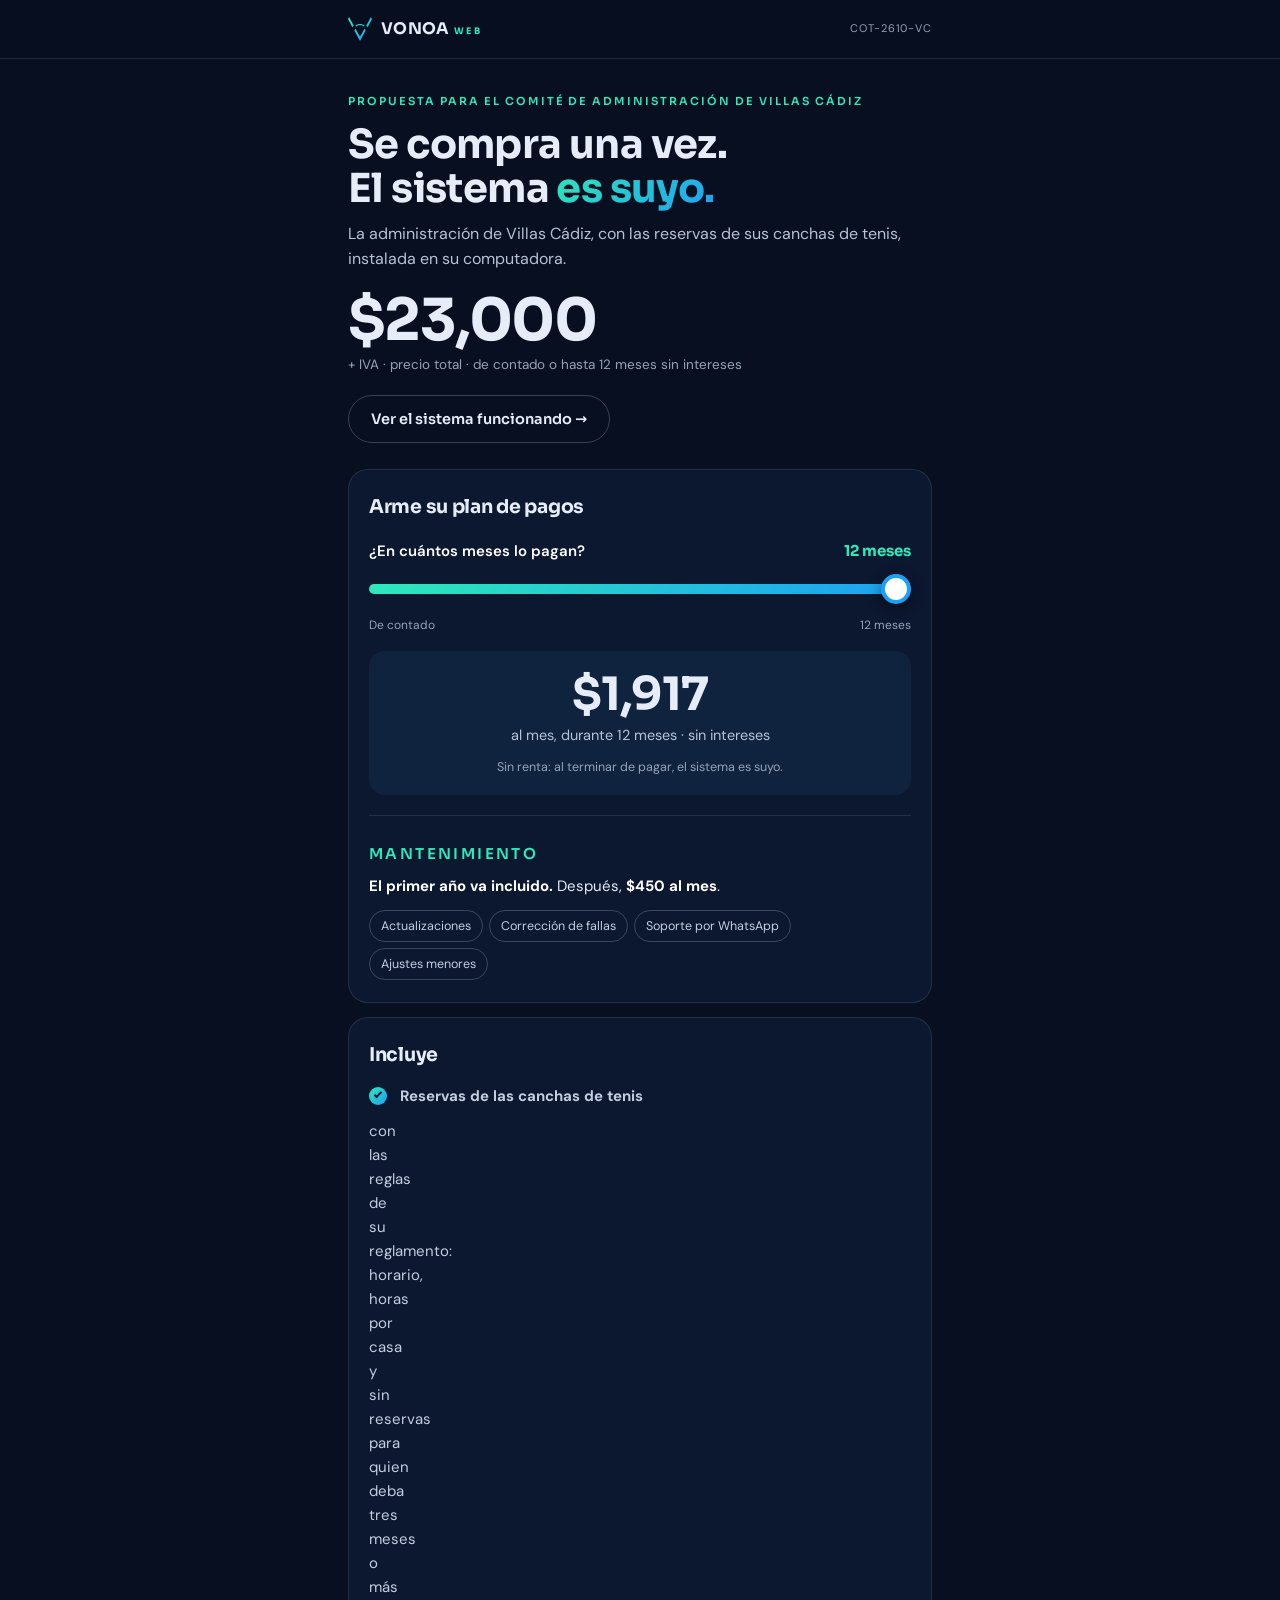
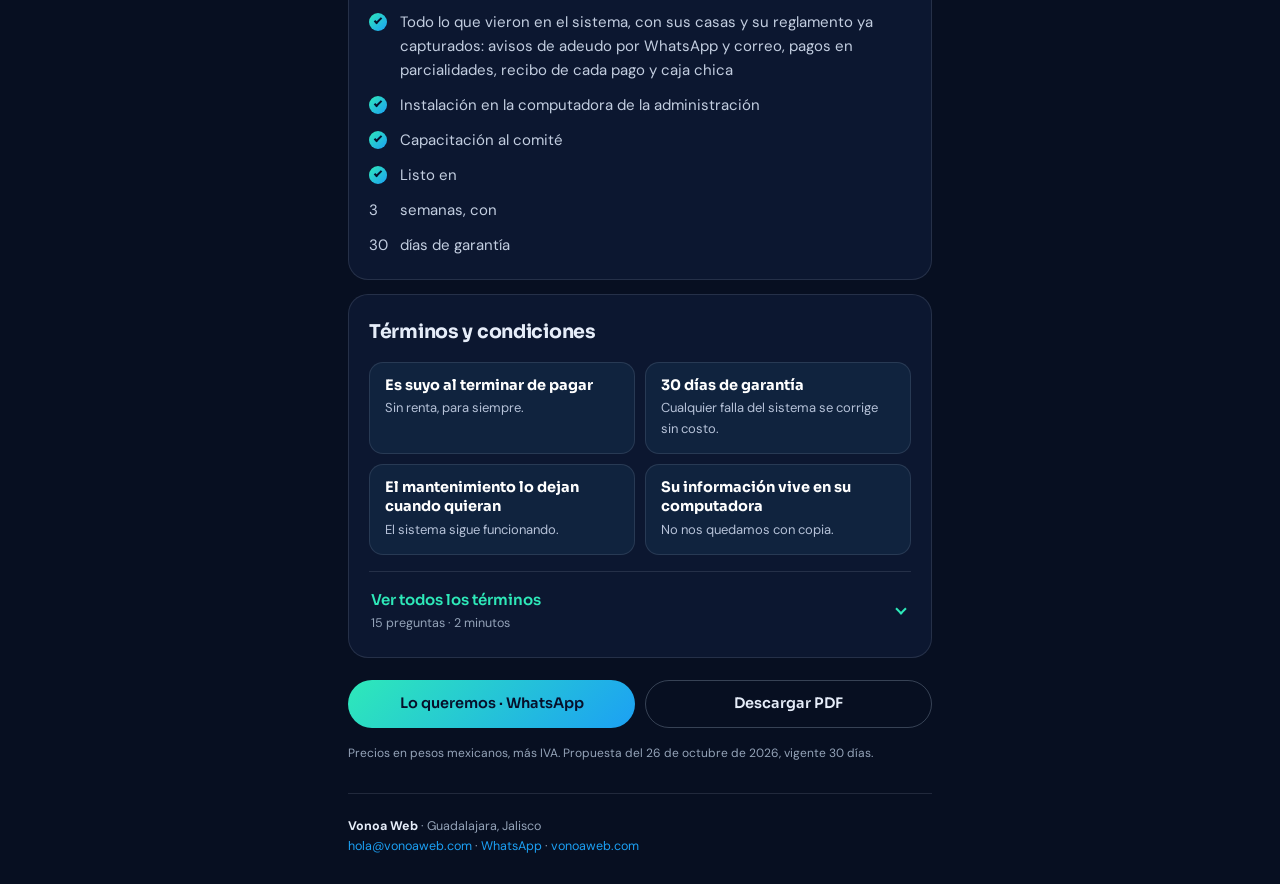
==== cotizacion/index.html @ f94b58cb "Demo de Villas Cadiz con reservas de canchas de tenis y su cotizacion Co-Authored-By: Claude Opus 5." ====
<!doctype html>
<html lang="es-MX">
<head>
<meta charset="utf-8">
<meta name="viewport" content="width=device-width, initial-scale=1, viewport-fit=cover">
<title>Propuesta para Villas Cádiz — Vonoa Web</title>
<meta name="description" content="Propuesta de Vonoa Web para Villas Cádiz: administración del condominio y reservas de las canchas de tenis.">
<meta name="theme-color" content="#070F21">
<link rel="preconnect" href="https://fonts.googleapis.com">
<link rel="preconnect" href="https://fonts.gstatic.com" crossorigin>
<link rel="stylesheet" href="https://fonts.googleapis.com/css2?family=Sora:wght@400;500;600;700&family=DM+Sans:wght@400;500;600;700&display=swap">
<style>
/* Sistema de marca de Vonoa Web (tomado de vonoaweb-landing/styles.css) */
:root{
  --vw-deep-space:#070F21;
  --vw-cyan:#2EE9B9;
  --vw-blue:#1CA0F4;
  --vw-slate:#94A3B8;
  --vw-ink:#E6EDF9;
  --vw-gradient:linear-gradient(135deg,#2EE9B9 0%,#1CA0F4 100%);
  --surface:#0C1730;
  --surface-2:#10233E;
  --line:rgba(148,163,184,.18);
  --line-strong:rgba(148,163,184,.34);
  --soft:#B6C2D8;
  --font-display:'Sora',system-ui,-apple-system,sans-serif;
  --font-body:'DM Sans',system-ui,-apple-system,sans-serif;
}
*,*::before,*::after{box-sizing:border-box}
body{
  margin:0;background:var(--vw-deep-space);color:var(--vw-ink);
  font-family:var(--font-body);font-size:15px;line-height:1.6;
  -webkit-font-smoothing:antialiased;
}
h1,h2{font-family:var(--font-display);font-weight:700;letter-spacing:-.015em;margin:0;text-wrap:balance}
p{margin:0}
a{color:inherit;text-decoration:none}
:focus-visible{outline:2px solid var(--vw-cyan);outline-offset:3px;border-radius:6px}

.wrap{width:min(620px,100%);margin:0 auto;padding-inline:18px}

/* ---------- Barra ---------- */
.bar{
  position:sticky;top:0;z-index:10;
  background:rgba(7,15,33,.92);backdrop-filter:blur(12px);
  border-bottom:1px solid var(--line);
  padding-top:env(safe-area-inset-top,0px);
}
.bar .wrap{display:flex;align-items:center;gap:12px;height:58px}
.brand{display:flex;align-items:center;gap:9px;flex:1 1 auto}
.wm{font-family:var(--font-display);font-weight:700;font-size:16px;letter-spacing:.02em}
.wm em{font-style:normal;color:var(--vw-cyan);font-size:9px;letter-spacing:.3em;margin-left:4px}
.folio{font-size:11px;letter-spacing:.08em;color:var(--vw-slate)}

/* ---------- Portada ---------- */
.hero{padding:34px 0 26px}
.eyebrow{
  font-family:var(--font-display);font-size:11px;font-weight:600;
  letter-spacing:.18em;text-transform:uppercase;color:var(--vw-cyan);
}
.hero h1{font-size:clamp(28px,7.4vw,40px);line-height:1.1;margin-top:12px}
.grad{background:var(--vw-gradient);-webkit-background-clip:text;background-clip:text;color:transparent}
.lead{margin-top:10px;color:var(--soft);font-size:16px}
.precio{margin-top:20px;display:flex;flex-wrap:wrap;align-items:baseline;gap:4px 12px}
.precio__n{
  font-family:var(--font-display);font-weight:700;letter-spacing:-.03em;
  font-size:clamp(44px,12vw,58px);line-height:1;
}
.precio__u{color:var(--vw-slate);font-size:13.5px}

.btn{
  display:inline-flex;align-items:center;justify-content:center;gap:8px;
  min-height:48px;padding:0 22px;border-radius:999px;border:0;cursor:pointer;
  font-family:var(--font-display);font-weight:600;font-size:14.5px;
  background:var(--vw-gradient);color:#07102a;
  transition:transform .15s ease,filter .15s ease;
}
.btn:hover{transform:translateY(-1px);filter:brightness(1.06)}
.btn--ghost{background:transparent;color:var(--vw-ink);border:1px solid var(--line-strong)}
.btn--ghost:hover{border-color:var(--vw-cyan);color:var(--vw-cyan)}
.hero .btn{margin-top:20px}

/* ---------- Tarjetas ---------- */
.card{background:var(--surface);border:1px solid var(--line);border-radius:20px;padding:22px 20px}
.card+.card{margin-top:14px}
.card h2{font-size:19px}
.lab{
  font-family:var(--font-display);font-size:11px;font-weight:600;
  letter-spacing:.16em;text-transform:uppercase;color:var(--vw-cyan);
}
.bloque{margin-top:20px;padding-top:18px;border-top:1px solid var(--line)}

/* ---------- Cotizador ---------- */
.pregunta{display:flex;justify-content:space-between;align-items:baseline;gap:10px;margin-top:16px}
.pregunta label{font-weight:600;color:#fff}
.pregunta strong{font-family:var(--font-display);color:var(--vw-cyan);white-space:nowrap}

input[type=range]{
  --p:100%;
  -webkit-appearance:none;appearance:none;
  width:100%;height:40px;margin:6px 0 0;background:transparent;cursor:pointer;
}
input[type=range]::-webkit-slider-runnable-track{
  height:10px;border-radius:999px;
  background:var(--vw-gradient) 0/var(--p) 100% no-repeat, rgba(148,163,184,.22);
}
input[type=range]::-webkit-slider-thumb{
  -webkit-appearance:none;appearance:none;
  width:30px;height:30px;margin-top:-10px;border-radius:50%;
  background:#fff;border:4px solid var(--vw-blue);
  box-shadow:0 4px 14px rgba(0,0,0,.45);
}
input[type=range]::-moz-range-track{height:10px;border-radius:999px;background:rgba(148,163,184,.22)}
input[type=range]::-moz-range-progress{height:10px;border-radius:999px;background:var(--vw-gradient)}
input[type=range]::-moz-range-thumb{
  width:22px;height:22px;border-radius:50%;
  background:#fff;border:4px solid var(--vw-blue);box-shadow:0 4px 14px rgba(0,0,0,.45);
}
.marcas{display:flex;justify-content:space-between;font-size:12px;color:var(--vw-slate)}

.resultado{
  display:block;margin-top:16px;padding:18px 16px;border-radius:16px;
  background:var(--surface-2);text-align:center;
}
.resultado__n{
  display:block;font-family:var(--font-display);font-weight:700;
  font-size:clamp(36px,10vw,46px);letter-spacing:-.025em;line-height:1.1;
}
.resultado__u{display:block;color:var(--soft);font-size:14.5px;margin-top:4px}
.resultado__ref{display:block;color:var(--vw-slate);font-size:12.5px;margin-top:10px}

.bloque p{margin-top:8px;font-size:15px}
.bloque p strong{color:#fff}
.chips{list-style:none;display:flex;flex-wrap:wrap;gap:6px;margin:12px 0 0;padding:0}
.chips li{font-size:12.5px;padding:5px 11px;border-radius:999px;border:1px solid var(--line-strong);color:#C3CEE0}

.comp__head{display:flex;flex-wrap:wrap;justify-content:space-between;align-items:center;gap:10px}
.seg{display:inline-flex;padding:3px;border-radius:999px;border:1px solid var(--line-strong);background:var(--vw-deep-space)}
.seg button{
  border:0;background:transparent;cursor:pointer;color:var(--soft);
  font:600 12.5px var(--font-display);padding:7px 13px;border-radius:999px;
}
.seg button.is-on{background:var(--vw-gradient);color:#07102a}

.barra{display:grid;grid-template-columns:minmax(0,1fr) auto;gap:6px 12px;margin-top:14px}
.barra__lab{font-size:13.5px;color:#C3CEE0}
.barra__val{font-family:var(--font-display);font-weight:600;font-size:15px;font-variant-numeric:tabular-nums}
.barra__track{grid-column:1/-1;height:14px;border-radius:999px;background:rgba(148,163,184,.12);overflow:hidden}
.barra__fill{display:block;height:100%;width:0;border-radius:999px;background:var(--vw-gradient);transition:width .4s ease}
.barra__fill--otro{background:rgba(148,163,184,.5)}
.ahorro{margin-top:16px;font-size:15px}
.ahorro strong{color:var(--vw-cyan)}

/* ---------- Incluye ---------- */
.lista{list-style:none;margin:14px 0 0;padding:0;display:flex;flex-direction:column;gap:11px}
.lista li{
  position:relative;display:grid;grid-template-columns:20px minmax(0,1fr);gap:11px;
  font-size:15px;color:#C3CEE0;
}
.lista li::before{
  content:"";width:18px;height:18px;margin-top:3px;border-radius:50%;
  background:var(--vw-gradient);
}
.lista li::after{
  content:"";position:absolute;left:5px;top:8px;width:8px;height:4px;
  border-left:2px solid #07102a;border-bottom:2px solid #07102a;transform:rotate(-45deg);
}

/* ---------- Términos ---------- */
.claves{list-style:none;margin:14px 0 0;padding:0;display:grid;grid-template-columns:repeat(auto-fit,minmax(230px,1fr));gap:10px}
.claves li{padding:13px 15px;border-radius:14px;background:var(--surface-2);border:1px solid var(--line)}
.claves strong{display:block;font-family:var(--font-display);font-size:14.5px;line-height:1.35;color:#fff}
.claves li > span{display:block;margin-top:3px;font-size:13px;color:var(--soft)}

.terminos{margin-top:16px;border-top:1px solid var(--line)}
.terminos summary{
  list-style:none;cursor:pointer;display:flex;align-items:center;gap:10px;
  padding:16px 2px 2px;font-family:var(--font-display);font-weight:600;font-size:15px;color:var(--vw-cyan);
}
.terminos summary::-webkit-details-marker{display:none}
.terminos summary .sum{flex:1 1 auto;display:flex;flex-direction:column;gap:1px}
.terminos summary small{font-family:var(--font-body);font-weight:400;font-size:12.5px;color:var(--vw-slate)}
.terminos summary::after{
  content:"";flex:none;width:8px;height:8px;margin:0 4px 3px 2px;
  border-right:2px solid currentColor;border-bottom:2px solid currentColor;
  transform:rotate(45deg);transition:transform .2s ease;
}
.terminos[open] summary::after{transform:rotate(-135deg);margin-bottom:-3px}
.terminos h3{
  margin:22px 0 2px;font-family:var(--font-display);font-size:11px;font-weight:600;
  letter-spacing:.16em;text-transform:uppercase;color:var(--vw-cyan);
}
.terminos dl{margin:0}
.terminos dt{margin-top:12px;font-weight:600;font-size:14.5px;color:#fff}
.terminos dd{margin:3px 0 0;font-size:14px;line-height:1.6;color:var(--soft)}
.terminos__base{margin-top:22px;padding-top:14px;border-top:1px solid var(--line);font-size:12.5px;color:var(--vw-slate)}
.terminos__base a{color:var(--vw-blue);text-decoration:underline;text-underline-offset:2px}

/* ---------- Cierre ---------- */
.cta{display:flex;flex-wrap:wrap;gap:10px;margin-top:22px}
.cta .btn{flex:1 1 210px}
.letra{margin-top:16px;font-size:12px;color:var(--vw-slate);line-height:1.6}
.pie{
  margin-top:30px;padding:22px 0 calc(28px + env(safe-area-inset-bottom,0px));
  border-top:1px solid var(--line);font-size:12.5px;color:var(--vw-slate);
}
.pie a{color:var(--vw-blue)}

@media (prefers-reduced-motion:reduce){*{transition:none!important}}

/* ---------- Guardar como PDF ---------- */
@media print{
  body{background:#fff;color:#111}
  .bar,.btn,.cta{display:none!important}
  .card{background:#fff;border:1px solid #bbb}
  .resultado{background:#f1f5f9}
  .grad{color:#02215D;-webkit-text-fill-color:#02215D}
  .eyebrow,.lab{color:#0A6E5A}
  h1,h2,.precio__n,.resultado__n,.barra__val,.bloque p strong{color:#111}
  .lead,.resultado__u,.barra__lab,.lista li,.chips li,.ahorro{color:#333}
  .barra__track{background:#e5e7eb}
  .barra__fill,.barra__fill--otro,input[type=range]{-webkit-print-color-adjust:exact;print-color-adjust:exact}
  .claves li{background:#fff;border:1px solid #bbb}
  .claves strong,.terminos dt{color:#111}
  .claves span,.terminos dd,.terminos__base{color:#333}
  .terminos h3,.terminos summary{color:#0A6E5A}
  .terminos summary small,.terminos summary::after{display:none}
}
</style>
</head>
<body>

<header class="bar">
  <div class="wrap">
    <a class="brand" href="https://vonoaweb.com" target="_blank" rel="noopener">
      <svg viewBox="0 0 210 210" width="24" height="24" aria-hidden="true">
        <defs>
          <linearGradient id="lg-brand" x1="0" y1="0" x2="1" y2="1">
            <stop offset="0" stop-color="#2EE9B9"/>
            <stop offset="1" stop-color="#1CA0F4"/>
          </linearGradient>
        </defs>
        <path fill="url(#lg-brand)" fill-rule="evenodd"
          d="M 0 18 L 39 91 L 49 72 L 9 0 L 0 18 Z M 161 72 L 171 91 L 210 18 L 201 0 L 161 72 Z M 63 77 L 72 84 C 89 68 121 68 140 84 L 147 77 C 135 65 121 61 105 61 C 89 61 75 65 63 77 Z M 105 173 L 65 100 L 56 119 L 105 210 L 154 119 L 145 100 L 105 173 Z"/>
      </svg>
      <span class="wm">VONOA<em>WEB</em></span>
    </a>
    <span class="folio" id="tFolio">COT-2610-VC</span>
  </div>
</header>

<main class="wrap">

  <!-- Portada: el precio, a la vista -->
  <section class="hero">
    <p class="eyebrow" id="tCliente">Propuesta para el Comité de Administración</p>
    <h1>Se compra una vez. El sistema <span class="grad">es suyo.</span></h1>
    <p class="lead">La administración de Villas Cádiz, con las reservas de sus canchas de tenis, instalada en su computadora.</p>
    <div class="precio">
      <span class="precio__n" id="tPrecio">$23,000</span>
      <span class="precio__u">+ IVA · precio total · de contado o hasta <span id="tMaxMeses">12</span> meses sin intereses</span>
    </div>
    <a class="btn btn--ghost" href="https://vonoaweb.github.io/villas-cadiz-demo/" target="_blank" rel="noopener">
      Ver el sistema funcionando →
    </a>
  </section>

  <!-- Cotizador -->
  <section class="card" aria-labelledby="hCoti">
    <h2 id="hCoti">Arme su plan de pagos</h2>

    <div class="pregunta">
      <label for="rMeses">¿En cuántos meses lo pagan?</label>
      <strong id="tPlazo">12 meses</strong>
    </div>
    <input type="range" id="rMeses" min="1" max="12" step="1" value="12">
    <div class="marcas"><span>De contado</span><span id="tMarcaMax">12 meses</span></div>

    <output class="resultado" for="rMeses" aria-live="polite">
      <span class="resultado__n" id="tMensual">$1,917</span>
      <span class="resultado__u" id="tDetalle">al mes, durante 12 meses · sin intereses</span>
      <span class="resultado__ref" id="tRef">Hoy pagan $1,500 al mes a CondoVive, sin fecha de término.</span>
    </output>

    <div class="bloque">
      <p class="lab">Mantenimiento</p>
      <p id="tMant"><strong>El primer año va incluido.</strong> Después, <strong>$450 al mes</strong>.</p>
      <ul class="chips">
        <li>Actualizaciones</li>
        <li>Corrección de fallas</li>
        <li>Soporte por WhatsApp</li>
        <li>Ajustes menores</li>
      </ul>
    </div>

  </section>

  <!-- Incluye -->
  <section class="card" aria-labelledby="hIncluye">
    <h2 id="hIncluye">Incluye</h2>
    <ul class="lista">
      <li><strong>Reservas de las canchas de tenis</strong> con las reglas de su reglamento: horario, horas por casa y sin reservas para quien deba tres meses o más</li>
      <li>Todo lo que vieron en el sistema, con sus casas y su reglamento ya capturados: avisos de adeudo por WhatsApp y correo, pagos en parcialidades, recibo de cada pago y caja chica</li>
      <li>Instalación en la computadora de la administración</li>
      <li>Capacitación al comité</li>
      <li>Listo en <span data-t="semanasEntrega">3</span> semanas, con <span data-t="garantiaDias">30</span> días de garantía</li>
    </ul>
  </section>

  <!-- Términos: lo clave a la vista, el detalle a un toque.
       Cada respuesta traduce una cláusula de vonoaweb.com/terminos-condiciones.html;
       lo único que esta propuesta cambia son las mensualidades (su cláusula 3
       permite que la propuesta particular prevalezca). -->
  <section class="card" aria-labelledby="hTerm">
    <h2 id="hTerm">Términos y condiciones</h2>

    <ul class="claves">
      <li><strong>Es suyo al terminar de pagar</strong><span>Sin renta, para siempre.</span></li>
      <li><strong><span data-t="garantiaDias">30</span> días de garantía</strong><span>Cualquier falla del sistema se corrige sin costo.</span></li>
      <li><strong>El mantenimiento lo dejan cuando quieran</strong><span>El sistema sigue funcionando.</span></li>
      <li><strong>Su información vive en su computadora</strong><span>No nos quedamos con copia.</span></li>
    </ul>

    <details class="terminos" id="dTerminos">
      <summary><span class="sum">Ver todos los términos <small id="tNumPreguntas">15 preguntas · 2 minutos</small></span></summary>

      <h3>Pagos</h3>
      <dl>
        <dt>¿Cómo se paga?</dt>
        <dd>De contado: la mitad al firmar y la otra mitad al entregar. A meses: la
            primera mensualidad al firmar y las demás el mismo día de cada mes, sin
            intereses. Por transferencia (SPEI) o depósito.</dd>

        <dt>¿Y si se atrasa un pago?</dt>
        <dd>Con más de 5 días hábiles de atraso se pausa el soporte hasta ponerse al
            corriente. El sistema sigue funcionando.</dd>

        <dt>¿Nos dan factura?</dt>
        <dd>Sí, por cada pago. Pídanla al pagar, con su RFC, razón social, régimen
            fiscal y correo.</dd>
      </dl>

      <h3>Lo que reciben</h3>
      <dl>
        <dt>¿Desde cuándo es nuestro el sistema?</dt>
        <dd>Desde el último pago, su copia es suya para siempre y la usan sin pagar
            renta. La información es 100% del condominio. El programa sigue siendo de
            Vonoa Web, que puede ofrecerlo a otros condominios, pero nunca con su
            información.</dd>

        <dt>¿Cuánto tarda?</dt>
        <dd><span data-t="semanasEntrega">3</span> semanas, contadas desde el primer pago
            y desde que nos entregan su información: padrón, saldos y reglamento. Si la
            información se retrasa, la fecha se recorre lo mismo.</dd>

        <dt>¿Qué cubre la garantía?</dt>
        <dd>Durante <span data-t="garantiaDias">30</span> días naturales después de la
            entrega corregimos sin costo cualquier falla del sistema. No cubre fallas de
            la computadora, virus ni cambios hechos por otras personas.</dd>

        <dt>¿Y si queremos cambios o algo nuevo?</dt>
        <dd>Incluye <span data-t="rondasAjustes">2</span> rondas de ajustes sobre lo
            entregado. Lo que sea nuevo se cotiza antes, y solo se hace si lo aprueban.</dd>

        <dt>¿Qué no incluye?</dt>
        <dd>Facturar las cuotas de los vecinos ante el SAT, app en tiendas, ni la
            computadora.</dd>
      </dl>

      <h3>Mantenimiento</h3>
      <dl>
        <dt>¿Qué incluye el mantenimiento?</dt>
        <dd>Actualizaciones, corrección de fallas, ajustes menores y soporte por
            WhatsApp de lunes a viernes, de 9 a 18 h. <span id="tMantTerm">El primer
            año va incluido; después son $450 al mes, pagados por adelantado.</span></dd>

        <dt>¿Lo podemos dejar?</dt>
        <dd>Sí, cuando quieran, avisando con 15 días. El sistema sigue funcionando; solo
            dejan de recibir soporte y actualizaciones. Si algún día cambia el precio,
            se avisa con 30 días.</dd>
      </dl>

      <h3>Su información</h3>
      <dl>
        <dt>¿Quién ve nuestra información?</dt>
        <dd>Vive en su computadora. La usamos solo para cargar el sistema y para darles
            soporte cuando nos la compartan, y al entregar borramos nuestras copias.
            Nunca la mostramos a nadie. Si prefieren que no digamos que trabajamos con
            ustedes, avísennos antes de empezar.</dd>

        <dt>¿Y si se descompone la computadora?</dt>
        <dd>La información está solo ahí y nosotros no guardamos copia. Por eso el
            sistema tiene un botón para guardarla: háganlo cada semana en una memoria
            USB. Sin esa copia, la información se pierde con el equipo.</dd>

        <dt>¿Lo podemos usar en varias computadoras?</dt>
        <dd>Se instala en una. Si lo usan en dos, cada una tendría datos distintos.
            Para cambiar de computadora, se pasa todo con el archivo de respaldo.</dd>

        <dt>¿Y si Vonoa Web deja de existir?</dt>
        <dd>El sistema sigue funcionando en su computadora. No depende de nosotros.</dd>
      </dl>

      <h3>Si cambian de opinión</h3>
      <dl>
        <dt>¿Y si cancelamos?</dt>
        <dd>Lo que ya pagaron no se devuelve, ni el anticipo ni las mensualidades: con
            eso apartamos su fecha y hacemos el trabajo. Si cancelan antes de la entrega,
            ya no pagan nada más. Si el sistema ya se entregó, se termina de pagar en las
            mensualidades acordadas, porque ya lo tienen.</dd>
      </dl>

      <p class="terminos__base">
        Lo que no diga aquí se rige por nuestros
        <a href="https://vonoaweb.com/terminos-condiciones.html" target="_blank" rel="noopener">Términos y Condiciones</a>
        y nuestro
        <a href="https://vonoaweb.com/aviso-privacidad.html" target="_blank" rel="noopener">Aviso de Privacidad</a>.
        Donde esta propuesta diga algo distinto, manda la propuesta. Se acepta
        firmándola o haciendo el primer pago.
      </p>
    </details>
  </section>

  <div class="cta">
    <a class="btn" id="aWhats" target="_blank" rel="noopener"
       href="https://wa.me/5215644645574">Lo queremos · WhatsApp</a>
    <a class="btn btn--ghost" id="bPdf" href="cotizacion-villas-cadiz-vonoa.pdf" download="Cotizacion Villas Cadiz - Vonoa Web.pdf">Descargar PDF</a>
  </div>

  <p class="letra" id="tLetra">
    Precios en pesos mexicanos, más IVA. Propuesta del 26 de octubre de 2026,
    vigente 30 días.
  </p>

  <footer class="pie">
    <strong style="color:var(--vw-ink)">Vonoa Web</strong> · Guadalajara, Jalisco<br>
    <a href="mailto:hola@vonoaweb.com">hola@vonoaweb.com</a> ·
    <a href="https://wa.me/5215644645574" target="_blank" rel="noopener">WhatsApp</a> ·
    <a href="https://vonoaweb.com" target="_blank" rel="noopener">vonoaweb.com</a>
  </footer>

</main>

<script>
/* Todo lo que se negocia vive aquí. Cambiar un número actualiza la página entera. */
var PROPUESTA = {
  cliente: 'Comité de Administración de Villas Cádiz',
  folio: 'COT-2610-VC',
  fecha: '26 de octubre de 2026',
  precio: 23000,                     // pago único del sistema
  mesesMaximos: 12,                  // se puede pagar hasta en 12 meses, sin intereses
  mantenimientoMensual: 450,         // se cobra al terminar los meses incluidos
  mesesMantenimientoIncluidos: 12,   // el primer año de mantenimiento va incluido
  competidorMensual: null,           // no sabemos cuánto pagan hoy: sin comparativo           // lo que pagan hoy a CondoVive (dato del cliente)
  semanasEntrega: 3,
  garantiaDias: 30,                  // igual que la cláusula 9.1 de los términos generales
  rondasAjustes: 2,
  whatsapp: '5215644645574'
};

(function () {
  var P = PROPUESTA;
  var fmt = new Intl.NumberFormat('es-MX', {
    style: 'currency', currency: 'MXN', minimumFractionDigits: 0, maximumFractionDigits: 0
  });
  function $(id) { return document.getElementById(id); }
  function dinero(n) { return fmt.format(Math.round(n)); }

  var meses = P.mesesMaximos;
  var anios = 3;

  /* Costo acumulado de cada camino a los m meses */
  function costoPropio(m) {
    return P.precio + P.mantenimientoMensual * Math.max(0, m - P.mesesMantenimientoIncluidos);
  }
  function costoOtro(m) { return P.competidorMensual * m; }
  function mesCruce() {
    for (var m = 1; m <= 240; m++) if (costoOtro(m) > costoPropio(m)) return m;
    return null;
  }

  function plazoTexto(n) { return n === 1 ? 'De contado' : n + ' meses'; }

  function pintar() {
    var r = $('rMeses');
    r.style.setProperty('--p', ((meses - 1) / (P.mesesMaximos - 1) * 100) + '%');
    r.setAttribute('aria-valuetext', plazoTexto(meses));
    $('tPlazo').textContent = plazoTexto(meses);

    if (meses === 1) {
      $('tMensual').textContent = dinero(P.precio);
      $('tDetalle').textContent = 'de contado: la mitad al firmar y la mitad al entregar';
    } else {
      $('tMensual').textContent = dinero(P.precio / meses);
      $('tDetalle').textContent = 'al mes, durante ' + meses + ' meses · sin intereses';
    }

    /* Comparativo al plazo elegido (solo si sabemos cuánto pagan hoy) */
    if (P.competidorMensual && $('vOtro')) {
    var m = anios * 12;
    var otro = costoOtro(m), propio = costoPropio(m);
    var tope = Math.max(otro, propio) || 1;
    $('vOtro').textContent = dinero(otro);
    $('vPropio').textContent = dinero(propio);
    $('bOtro').style.width = (otro / tope * 100).toFixed(1) + '%';
    $('bPropio').style.width = (propio / tope * 100).toFixed(1) + '%';

    var dif = otro - propio;
    var cruce = mesCruce();
    var desde = cruce ? ' Desde el mes ' + cruce + ' ya les sale más barato.' : '';
    var plazo = anios === 1 ? 'El primer año' : 'A ' + anios + ' años';
    $('tAhorro').innerHTML = dif > 0
      ? 'Se ahorran <strong>' + dinero(dif) + '</strong>.' + desde
      : plazo + ' su sistema cuesta <strong>' + dinero(-dif) + '</strong> más.' + desde;
    }

    /* El WhatsApp ya lleva el plan que eligieron */
    var msg = 'Hola, vimos la propuesta del sistema de administración del condominio (' +
      P.folio + '). Nos interesa pagarlo ' +
      (meses === 1 ? 'de contado' : 'en ' + meses + ' meses') + '.';
    $('aWhats').href = 'https://wa.me/' + P.whatsapp + '?text=' + encodeURIComponent(msg);
  }

  /* Textos fijos que salen de PROPUESTA */
  $('tCliente').textContent = 'Propuesta para el ' + P.cliente;
  $('tFolio').textContent = P.folio;
  $('tPrecio').textContent = dinero(P.precio);
  $('tMaxMeses').textContent = P.mesesMaximos;
  $('tMarcaMax').textContent = P.mesesMaximos + ' meses';
  $('rMeses').max = P.mesesMaximos;
  $('rMeses').value = meses;
  $('tRef').textContent = P.competidorMensual
    ? 'Hoy pagan ' + dinero(P.competidorMensual) + ' al mes a CondoVive, sin fecha de término.'
    : 'Sin renta: al terminar de pagar, el sistema es suyo.';

  var incl = P.mesesMantenimientoIncluidos;
  $('tMant').innerHTML = incl === 0
    ? '<strong>' + dinero(P.mantenimientoMensual) + ' al mes</strong> desde la entrega.'
    : '<strong>' + (incl === 12 ? 'El primer año va incluido.' : 'Los primeros ' + incl + ' meses van incluidos.') +
      '</strong> Después, <strong>' + dinero(P.mantenimientoMensual) + ' al mes</strong>.';

  $('tLetra').textContent = 'Precios en pesos mexicanos, más IVA. Propuesta del ' +
    P.fecha + ', vigente 30 días.';

  /* Números de los términos que dependen del trato */
  document.querySelectorAll('[data-t]').forEach(function (n) {
    var v = P[n.getAttribute('data-t')];
    if (v !== undefined) n.textContent = v;
  });
  $('tMantTerm').textContent = incl === 0
    ? 'Cuesta ' + dinero(P.mantenimientoMensual) + ' al mes desde la entrega, pagados por adelantado.'
    : (incl === 12 ? 'El primer año va incluido' : 'Los primeros ' + incl + ' meses van incluidos') +
      '; después son ' + dinero(P.mantenimientoMensual) + ' al mes, pagados por adelantado.';
  var preguntas = document.querySelectorAll('#dTerminos dt').length;
  $('tNumPreguntas').textContent = preguntas + ' preguntas · 2 minutos';

  /* Al imprimir o guardar PDF, los términos salen completos aunque estén plegados */
  var estabaAbierto = false;
  window.addEventListener('beforeprint', function () {
    estabaAbierto = $('dTerminos').open;
    $('dTerminos').open = true;
  });
  window.addEventListener('afterprint', function () { $('dTerminos').open = estabaAbierto; });

  $('rMeses').addEventListener('input', function (e) {
    meses = Number(e.target.value);
    pintar();
  });

  document.querySelectorAll('[data-anios]').forEach(function (b) {
    b.addEventListener('click', function () {
      anios = Number(b.getAttribute('data-anios'));
      document.querySelectorAll('[data-anios]').forEach(function (x) {
        x.classList.toggle('is-on', x === b);
        x.setAttribute('aria-pressed', x === b ? 'true' : 'false');
      });
      pintar();
    });
  });

  /* "Descargar PDF" baja la versión de dos hojas (pdf.html impresa); ya no imprime esta página. */

  pintar();
})();
</script>
</body>
</html>
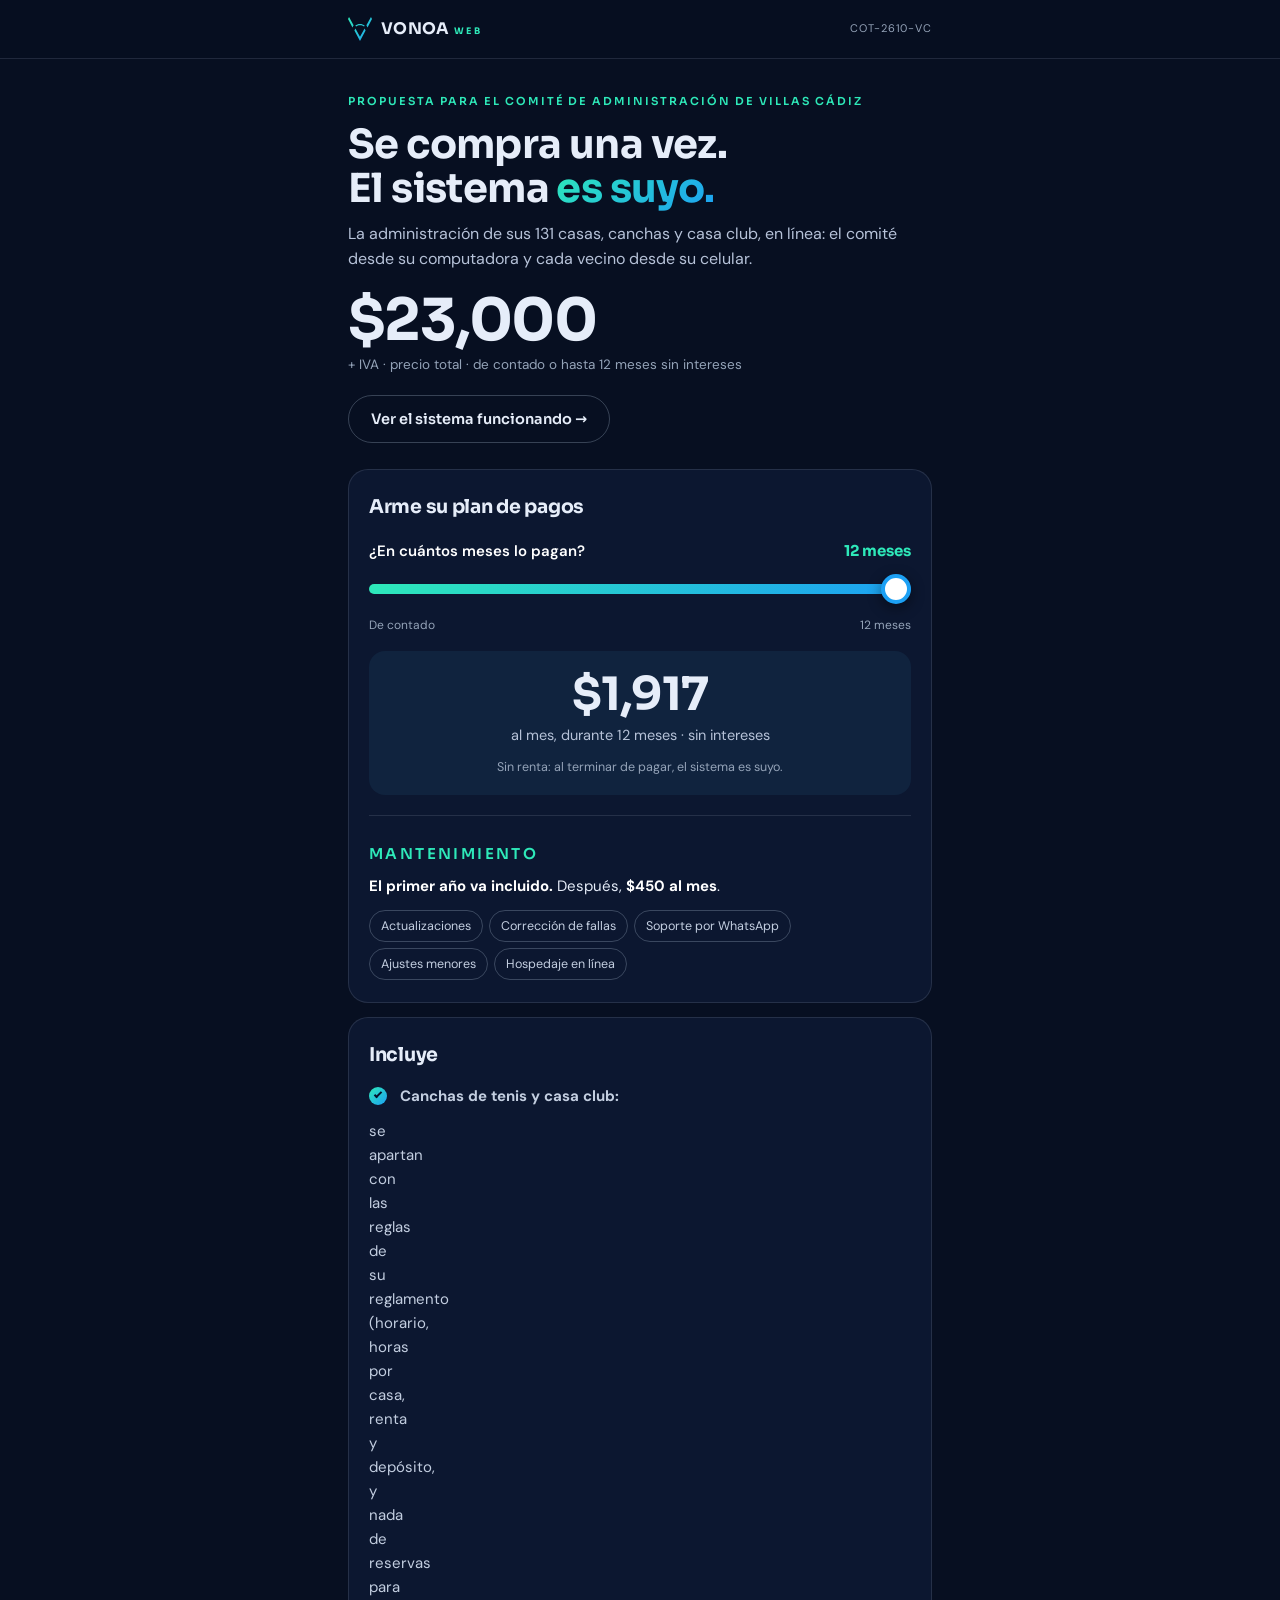
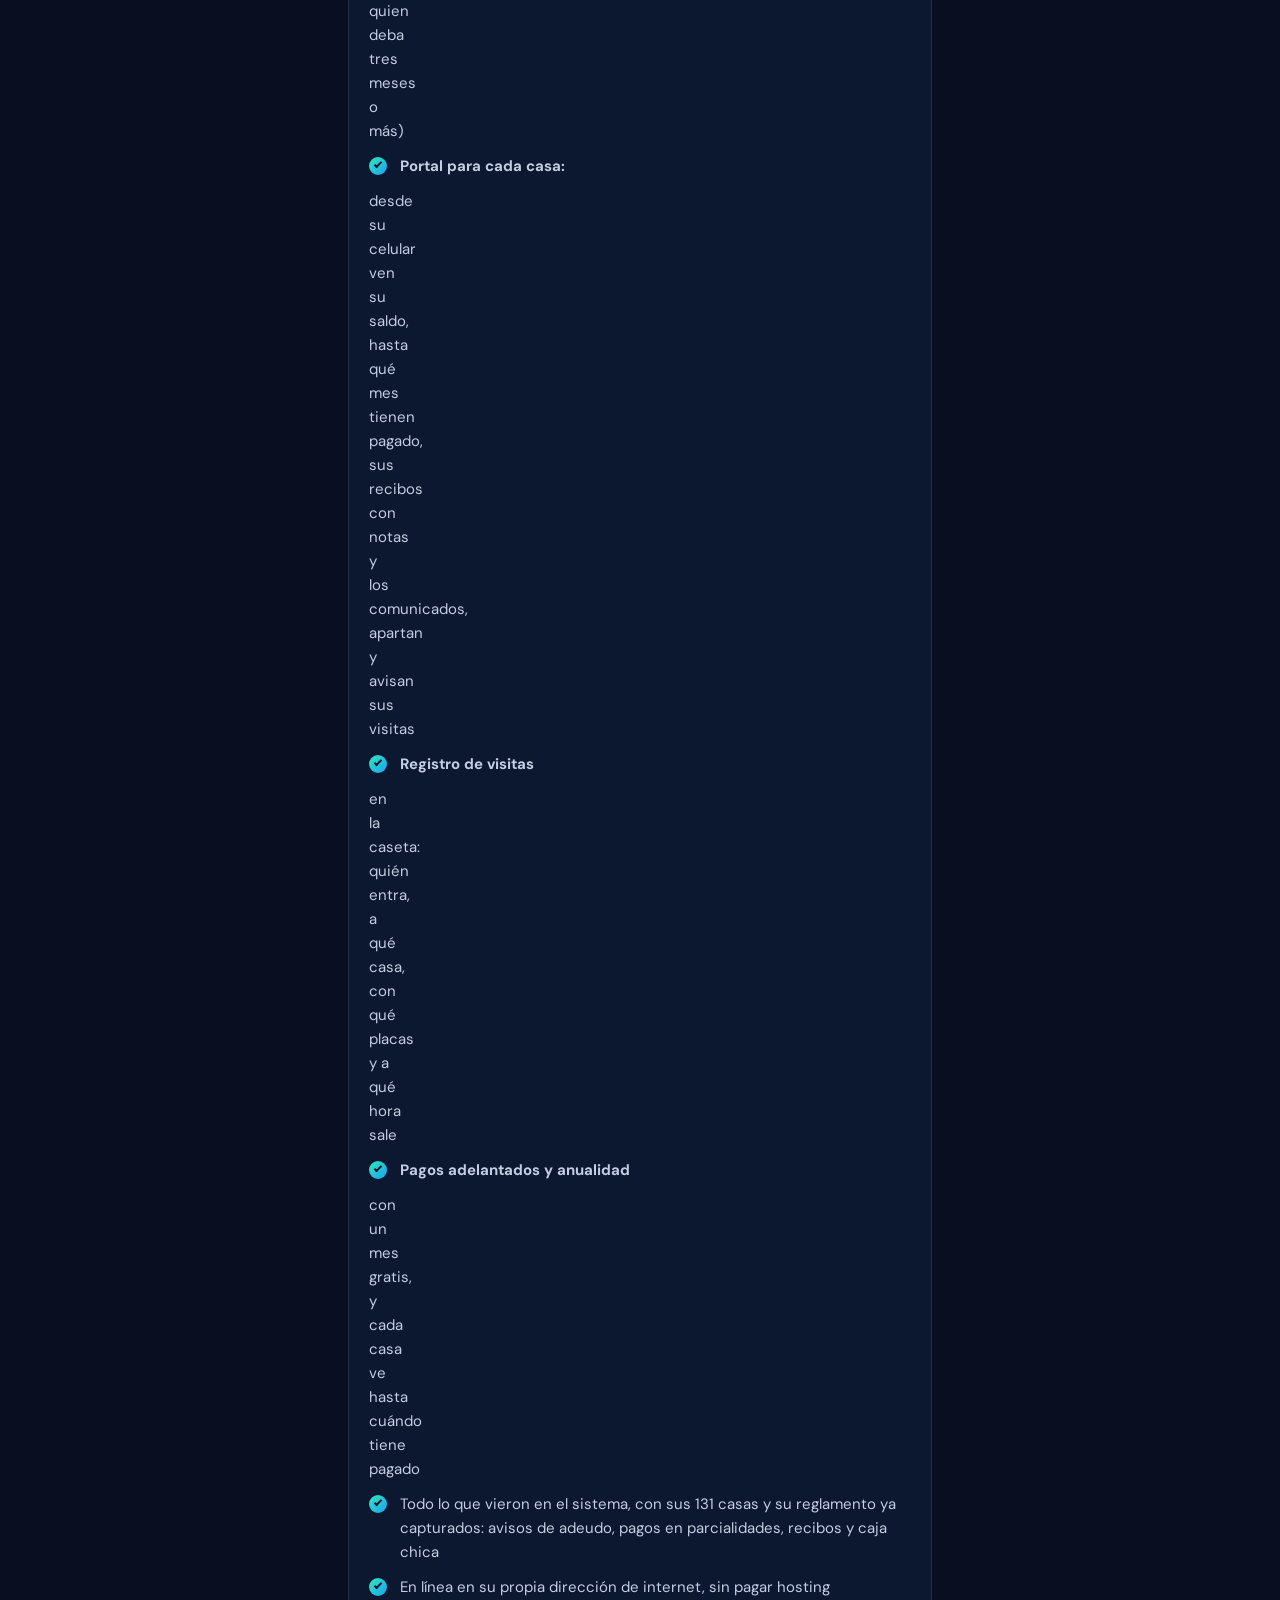
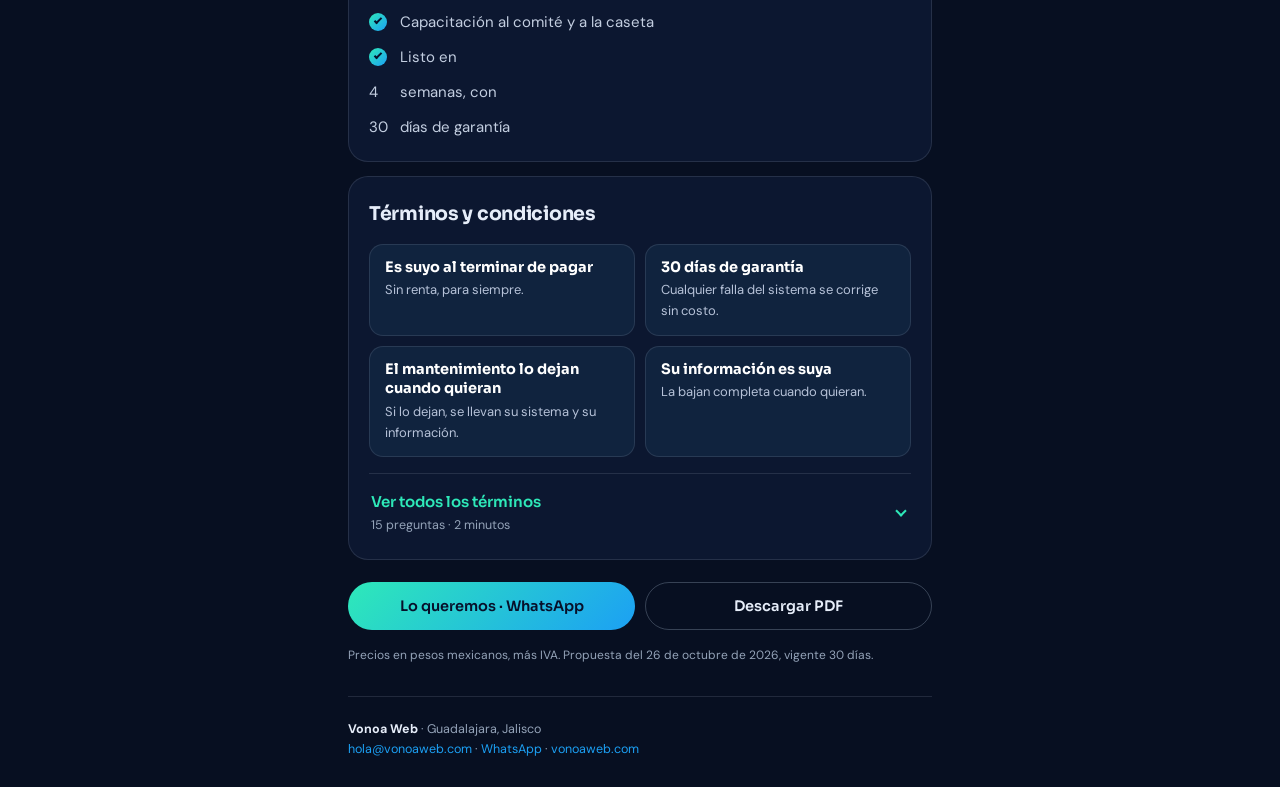
==== commit 866428c4: "131 casas, casa club, visitas, anualidad y portal del vecino; cotizacion en linea Co-Authored-By: Cl" ====
--- a/cotizacion/index.html
+++ b/cotizacion/index.html
@@ -255,7 +255,7 @@
   <section class="hero">
     <p class="eyebrow" id="tCliente">Propuesta para el Comité de Administración</p>
     <h1>Se compra una vez. El sistema <span class="grad">es suyo.</span></h1>
-    <p class="lead">La administración de Villas Cádiz, con las reservas de sus canchas de tenis, instalada en su computadora.</p>
+    <p class="lead">La administración de sus 131 casas, canchas y casa club, en línea: el comité desde su computadora y cada vecino desde su celular.</p>
     <div class="precio">
       <span class="precio__n" id="tPrecio">$23,000</span>
       <span class="precio__u">+ IVA · precio total · de contado o hasta <span id="tMaxMeses">12</span> meses sin intereses</span>
@@ -290,6 +290,7 @@
         <li>Corrección de fallas</li>
         <li>Soporte por WhatsApp</li>
         <li>Ajustes menores</li>
+        <li>Hospedaje en línea</li>
       </ul>
     </div>
 
@@ -299,10 +300,13 @@
   <section class="card" aria-labelledby="hIncluye">
     <h2 id="hIncluye">Incluye</h2>
     <ul class="lista">
-      <li><strong>Reservas de las canchas de tenis</strong> con las reglas de su reglamento: horario, horas por casa y sin reservas para quien deba tres meses o más</li>
-      <li>Todo lo que vieron en el sistema, con sus casas y su reglamento ya capturados: avisos de adeudo por WhatsApp y correo, pagos en parcialidades, recibo de cada pago y caja chica</li>
-      <li>Instalación en la computadora de la administración</li>
-      <li>Capacitación al comité</li>
+      <li><strong>Canchas de tenis y casa club:</strong> se apartan con las reglas de su reglamento (horario, horas por casa, renta y depósito, y nada de reservas para quien deba tres meses o más)</li>
+      <li><strong>Portal para cada casa:</strong> desde su celular ven su saldo, hasta qué mes tienen pagado, sus recibos con notas y los comunicados, apartan y avisan sus visitas</li>
+      <li><strong>Registro de visitas</strong> en la caseta: quién entra, a qué casa, con qué placas y a qué hora sale</li>
+      <li><strong>Pagos adelantados y anualidad</strong> con un mes gratis, y cada casa ve hasta cuándo tiene pagado</li>
+      <li>Todo lo que vieron en el sistema, con sus 131 casas y su reglamento ya capturados: avisos de adeudo, pagos en parcialidades, recibos y caja chica</li>
+      <li>En línea en su propia dirección de internet, sin pagar hosting</li>
+      <li>Capacitación al comité y a la caseta</li>
       <li>Listo en <span data-t="semanasEntrega">3</span> semanas, con <span data-t="garantiaDias">30</span> días de garantía</li>
     </ul>
   </section>
@@ -317,8 +321,8 @@
     <ul class="claves">
       <li><strong>Es suyo al terminar de pagar</strong><span>Sin renta, para siempre.</span></li>
       <li><strong><span data-t="garantiaDias">30</span> días de garantía</strong><span>Cualquier falla del sistema se corrige sin costo.</span></li>
-      <li><strong>El mantenimiento lo dejan cuando quieran</strong><span>El sistema sigue funcionando.</span></li>
-      <li><strong>Su información vive en su computadora</strong><span>No nos quedamos con copia.</span></li>
+      <li><strong>El mantenimiento lo dejan cuando quieran</strong><span>Si lo dejan, se llevan su sistema y su información.</span></li>
+      <li><strong>Su información es suya</strong><span>La bajan completa cuando quieran.</span></li>
     </ul>
 
     <details class="terminos" id="dTerminos">
@@ -370,35 +374,37 @@
       <h3>Mantenimiento</h3>
       <dl>
         <dt>¿Qué incluye el mantenimiento?</dt>
-        <dd>Actualizaciones, corrección de fallas, ajustes menores y soporte por
-            WhatsApp de lunes a viernes, de 9 a 18 h. <span id="tMantTerm">El primer
+        <dd>Mantener el sistema en línea, actualizaciones, corrección de fallas, ajustes
+            menores y soporte por WhatsApp de lunes a viernes, de 9 a 18 h. <span id="tMantTerm">El primer
             año va incluido; después son $450 al mes, pagados por adelantado.</span></dd>
 
         <dt>¿Lo podemos dejar?</dt>
-        <dd>Sí, cuando quieran, avisando con 15 días. El sistema sigue funcionando; solo
-            dejan de recibir soporte y actualizaciones. Si algún día cambia el precio,
+        <dd>Sí, cuando quieran, avisando con 15 días. Como el sistema vive en línea, al
+            dejarlo les entregamos su base de datos completa y el sistema para usarlo en
+            su computadora, sin el portal de los vecinos. Si algún día cambia el precio,
             se avisa con 30 días.</dd>
       </dl>
 
       <h3>Su información</h3>
       <dl>
         <dt>¿Quién ve nuestra información?</dt>
-        <dd>Vive en su computadora. La usamos solo para cargar el sistema y para darles
-            soporte cuando nos la compartan, y al entregar borramos nuestras copias.
-            Nunca la mostramos a nadie. Si prefieren que no digamos que trabajamos con
+        <dd>Cada vecino ve solo lo de su casa, con su código. El comité ve todo con su
+            contraseña. Vonoa Web la resguarda solo para mantener el sistema en línea y
+            nunca la muestra a nadie. Si prefieren que no digamos que trabajamos con
             ustedes, avísennos antes de empezar.</dd>
 
         <dt>¿Y si se descompone la computadora?</dt>
-        <dd>La información está solo ahí y nosotros no guardamos copia. Por eso el
-            sistema tiene un botón para guardarla: háganlo cada semana en una memoria
-            USB. Sin esa copia, la información se pierde con el equipo.</dd>
+        <dd>No pasa nada: el sistema está en línea y entran desde cualquier
+            computadora o celular. Además pueden bajar su base de datos completa
+            cuando quieran.</dd>
 
         <dt>¿Lo podemos usar en varias computadoras?</dt>
-        <dd>Se instala en una. Si lo usan en dos, cada una tendría datos distintos.
-            Para cambiar de computadora, se pasa todo con el archivo de respaldo.</dd>
+        <dd>Sí. El comité entra desde cualquier computadora o celular con su
+            contraseña, la caseta desde la suya y cada vecino desde su celular.</dd>
 
         <dt>¿Y si Vonoa Web deja de existir?</dt>
-        <dd>El sistema sigue funcionando en su computadora. No depende de nosotros.</dd>
+        <dd>Les entregamos su base de datos completa y el sistema para usarlo en su
+            computadora. Su información nunca depende de nosotros.</dd>
       </dl>
 
       <h3>Si cambian de opinión</h3>
@@ -452,7 +458,7 @@
   mantenimientoMensual: 450,         // se cobra al terminar los meses incluidos
   mesesMantenimientoIncluidos: 12,   // el primer año de mantenimiento va incluido
   competidorMensual: null,           // no sabemos cuánto pagan hoy: sin comparativo           // lo que pagan hoy a CondoVive (dato del cliente)
-  semanasEntrega: 3,
+  semanasEntrega: 4,                 // la versión en línea lleva más trabajo que la local
   garantiaDias: 30,                  // igual que la cláusula 9.1 de los términos generales
   rondasAjustes: 2,
   whatsapp: '5215644645574'
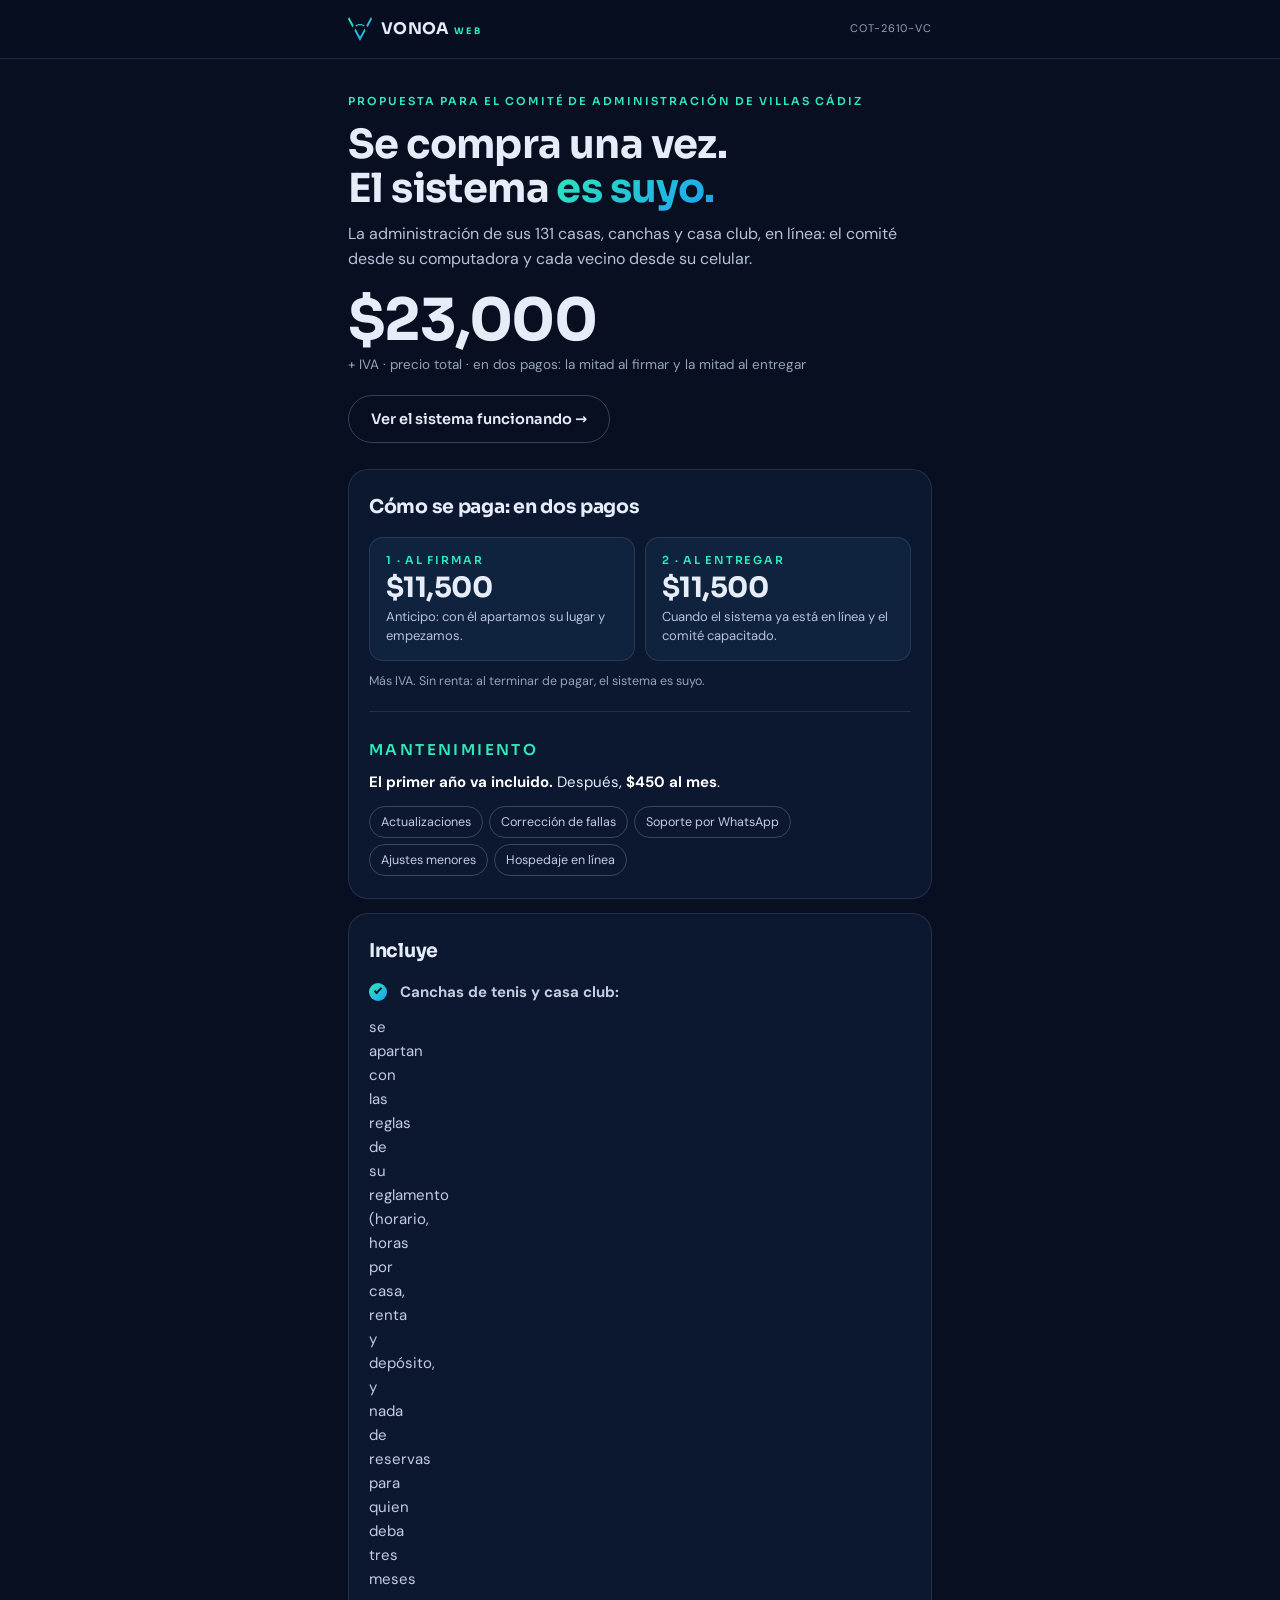
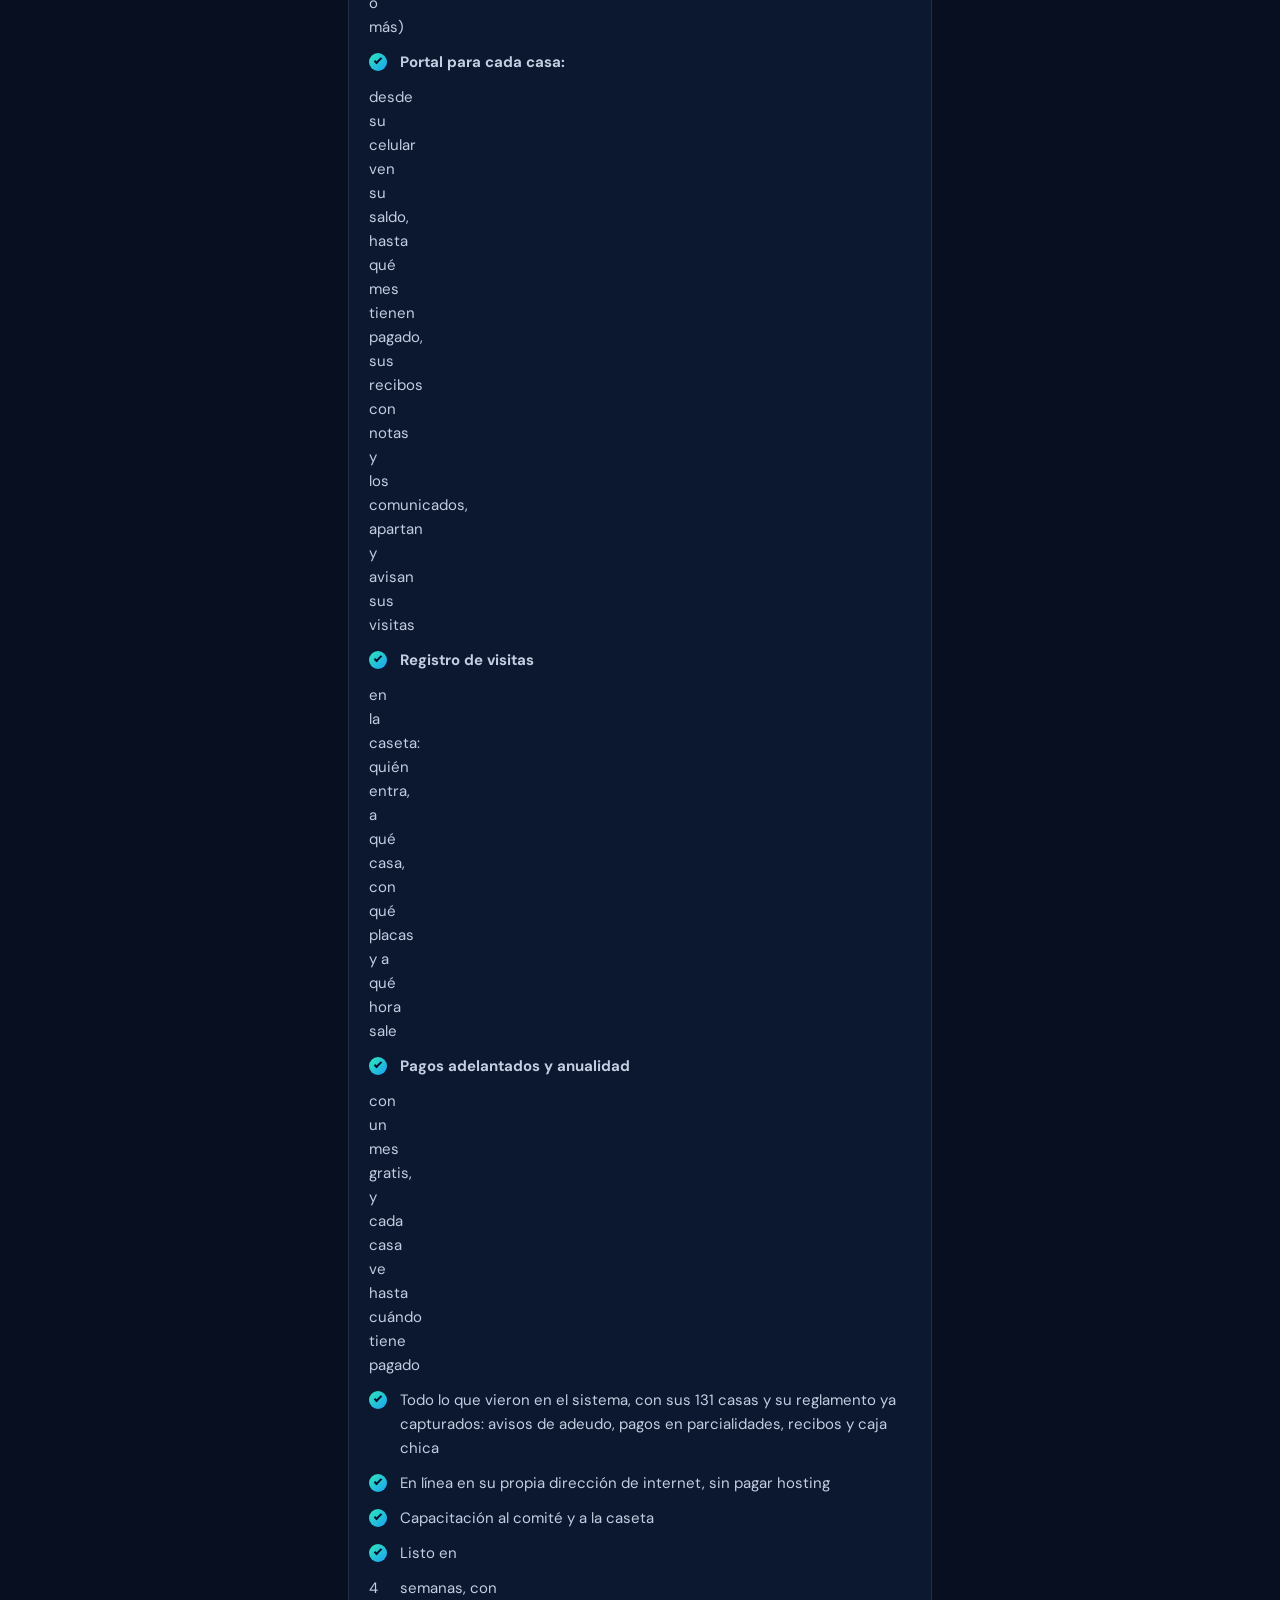
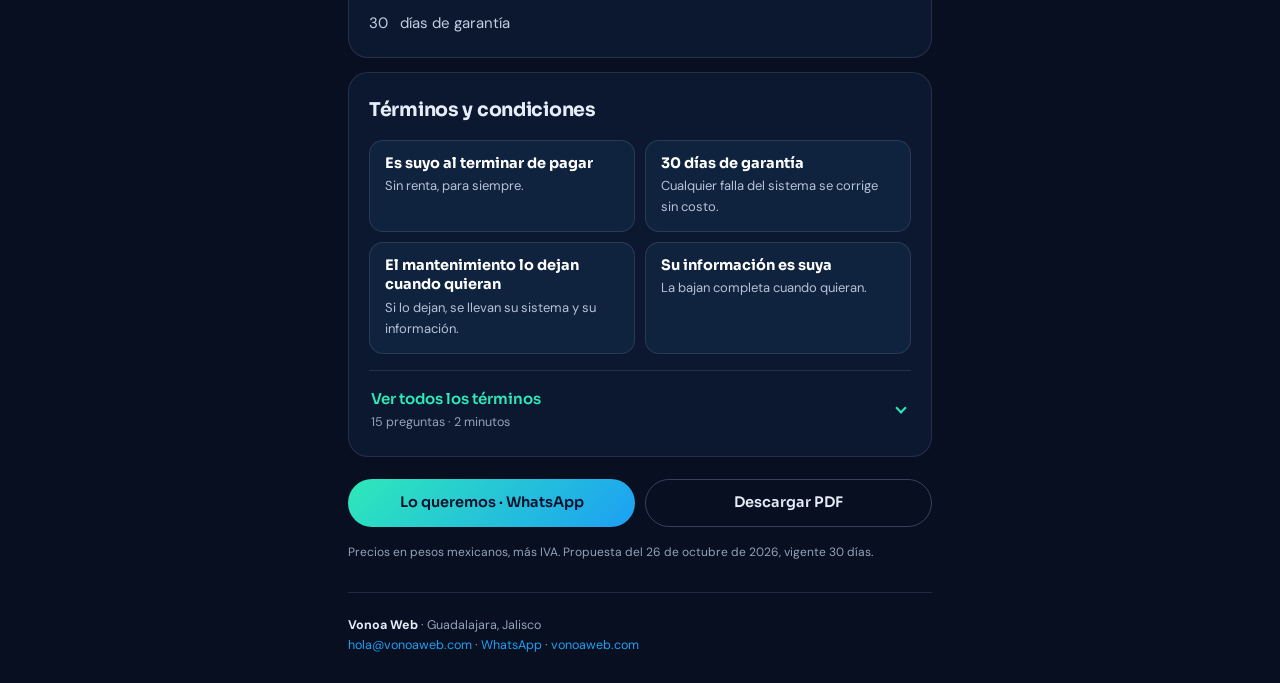
==== commit 4963067a: "Cotizacion en dos pagos: anticipo al firmar y el resto al entregar Co-Authored-By: Claude Opus 5.5 <" ====
--- a/cotizacion/index.html
+++ b/cotizacion/index.html
@@ -128,6 +128,12 @@
 }
 .resultado__u{display:block;color:var(--soft);font-size:14.5px;margin-top:4px}
 .resultado__ref{display:block;color:var(--vw-slate);font-size:12.5px;margin-top:10px}
+.dospagos{display:grid;grid-template-columns:1fr 1fr;gap:10px;margin-top:14px}
+.dospagos__p{background:var(--surface-2);border:1px solid var(--line);border-radius:14px;padding:14px 16px;display:flex;flex-direction:column;gap:4px}
+.dospagos__p .lab{margin:0}
+.dospagos__p strong{font-family:var(--font-display);font-size:28px;letter-spacing:-.02em;line-height:1.1}
+.dospagos__p small{color:var(--soft);font-size:13px;line-height:1.45}
+@media (max-width:420px){.dospagos{grid-template-columns:1fr}}
 
 .bloque p{margin-top:8px;font-size:15px}
 .bloque p strong{color:#fff}
@@ -258,7 +264,7 @@
     <p class="lead">La administración de sus 131 casas, canchas y casa club, en línea: el comité desde su computadora y cada vecino desde su celular.</p>
     <div class="precio">
       <span class="precio__n" id="tPrecio">$23,000</span>
-      <span class="precio__u">+ IVA · precio total · de contado o hasta <span id="tMaxMeses">12</span> meses sin intereses</span>
+      <span class="precio__u">+ IVA · precio total · en dos pagos: la mitad al firmar y la mitad al entregar</span>
     </div>
     <a class="btn btn--ghost" href="https://vonoaweb.github.io/villas-cadiz-demo/" target="_blank" rel="noopener">
       Ver el sistema funcionando →
@@ -267,20 +273,15 @@
 
   <!-- Cotizador -->
   <section class="card" aria-labelledby="hCoti">
-    <h2 id="hCoti">Arme su plan de pagos</h2>
-
-    <div class="pregunta">
-      <label for="rMeses">¿En cuántos meses lo pagan?</label>
-      <strong id="tPlazo">12 meses</strong>
+    <h2 id="hCoti">Cómo se paga: en dos pagos</h2>
+
+    <div class="dospagos">
+      <div class="dospagos__p"><p class="lab">1 · Al firmar</p><strong id="tPago1">$11,500</strong>
+        <small>Anticipo: con él apartamos su lugar y empezamos.</small></div>
+      <div class="dospagos__p"><p class="lab">2 · Al entregar</p><strong id="tPago2">$11,500</strong>
+        <small>Cuando el sistema ya está en línea y el comité capacitado.</small></div>
     </div>
-    <input type="range" id="rMeses" min="1" max="12" step="1" value="12">
-    <div class="marcas"><span>De contado</span><span id="tMarcaMax">12 meses</span></div>
-
-    <output class="resultado" for="rMeses" aria-live="polite">
-      <span class="resultado__n" id="tMensual">$1,917</span>
-      <span class="resultado__u" id="tDetalle">al mes, durante 12 meses · sin intereses</span>
-      <span class="resultado__ref" id="tRef">Hoy pagan $1,500 al mes a CondoVive, sin fecha de término.</span>
-    </output>
+    <span class="resultado__ref" id="tRef">Más IVA. Sin renta: al terminar de pagar, el sistema es suyo.</span>
 
     <div class="bloque">
       <p class="lab">Mantenimiento</p>
@@ -331,9 +332,8 @@
       <h3>Pagos</h3>
       <dl>
         <dt>¿Cómo se paga?</dt>
-        <dd>De contado: la mitad al firmar y la otra mitad al entregar. A meses: la
-            primera mensualidad al firmar y las demás el mismo día de cada mes, sin
-            intereses. Por transferencia (SPEI) o depósito.</dd>
+        <dd>En dos pagos: la mitad al firmar y la otra mitad al entregar el sistema.
+            Por transferencia (SPEI) o depósito.</dd>
 
         <dt>¿Y si se atrasa un pago?</dt>
         <dd>Con más de 5 días hábiles de atraso se pausa el soporte hasta ponerse al
@@ -410,10 +410,9 @@
       <h3>Si cambian de opinión</h3>
       <dl>
         <dt>¿Y si cancelamos?</dt>
-        <dd>Lo que ya pagaron no se devuelve, ni el anticipo ni las mensualidades: con
-            eso apartamos su fecha y hacemos el trabajo. Si cancelan antes de la entrega,
-            ya no pagan nada más. Si el sistema ya se entregó, se termina de pagar en las
-            mensualidades acordadas, porque ya lo tienen.</dd>
+        <dd>El anticipo no se devuelve: con él apartamos su fecha y hacemos el trabajo.
+            Si cancelan antes de la entrega, ya no pagan nada más. Si el sistema ya se
+            entregó, se paga el segundo pago, porque ya lo tienen.</dd>
       </dl>
 
       <p class="terminos__base">
@@ -454,7 +453,7 @@
   folio: 'COT-2610-VC',
   fecha: '26 de octubre de 2026',
   precio: 23000,                     // pago único del sistema
-  mesesMaximos: 12,                  // se puede pagar hasta en 12 meses, sin intereses
+  mesesMaximos: 1,                   // en dos pagos: mitad al firmar, mitad al entregar                  // se puede pagar hasta en 12 meses, sin intereses
   mantenimientoMensual: 450,         // se cobra al terminar los meses incluidos
   mesesMantenimientoIncluidos: 12,   // el primer año de mantenimiento va incluido
   competidorMensual: null,           // no sabemos cuánto pagan hoy: sin comparativo           // lo que pagan hoy a CondoVive (dato del cliente)
@@ -489,6 +488,7 @@
 
   function pintar() {
     var r = $('rMeses');
+    if (r) {
     r.style.setProperty('--p', ((meses - 1) / (P.mesesMaximos - 1) * 100) + '%');
     r.setAttribute('aria-valuetext', plazoTexto(meses));
     $('tPlazo').textContent = plazoTexto(meses);
@@ -499,6 +499,7 @@
     } else {
       $('tMensual').textContent = dinero(P.precio / meses);
       $('tDetalle').textContent = 'al mes, durante ' + meses + ' meses · sin intereses';
+    }
     }
 
     /* Comparativo al plazo elegido (solo si sabemos cuánto pagan hoy) */
@@ -522,8 +523,8 @@
 
     /* El WhatsApp ya lleva el plan que eligieron */
     var msg = 'Hola, vimos la propuesta del sistema de administración del condominio (' +
-      P.folio + '). Nos interesa pagarlo ' +
-      (meses === 1 ? 'de contado' : 'en ' + meses + ' meses') + '.';
+      P.folio + '). ' + (!$('rMeses') ? 'Nos interesa contratarlo.'
+        : 'Nos interesa pagarlo ' + (meses === 1 ? 'de contado' : 'en ' + meses + ' meses') + '.');
     $('aWhats').href = 'https://wa.me/' + P.whatsapp + '?text=' + encodeURIComponent(msg);
   }
 
@@ -531,13 +532,16 @@
   $('tCliente').textContent = 'Propuesta para el ' + P.cliente;
   $('tFolio').textContent = P.folio;
   $('tPrecio').textContent = dinero(P.precio);
-  $('tMaxMeses').textContent = P.mesesMaximos;
-  $('tMarcaMax').textContent = P.mesesMaximos + ' meses';
-  $('rMeses').max = P.mesesMaximos;
-  $('rMeses').value = meses;
-  $('tRef').textContent = P.competidorMensual
-    ? 'Hoy pagan ' + dinero(P.competidorMensual) + ' al mes a CondoVive, sin fecha de término.'
-    : 'Sin renta: al terminar de pagar, el sistema es suyo.';
+  if ($('rMeses')) {
+    $('tMaxMeses').textContent = P.mesesMaximos;
+    $('tMarcaMax').textContent = P.mesesMaximos + ' meses';
+    $('rMeses').max = P.mesesMaximos;
+    $('rMeses').value = meses;
+  }
+  if ($('tPago1')) {
+    $('tPago1').textContent = dinero(P.precio / 2);
+    $('tPago2').textContent = dinero(P.precio - P.precio / 2);
+  }
 
   var incl = P.mesesMantenimientoIncluidos;
   $('tMant').innerHTML = incl === 0
@@ -568,7 +572,7 @@
   });
   window.addEventListener('afterprint', function () { $('dTerminos').open = estabaAbierto; });
 
-  $('rMeses').addEventListener('input', function (e) {
+  if ($('rMeses')) $('rMeses').addEventListener('input', function (e) {
     meses = Number(e.target.value);
     pintar();
   });
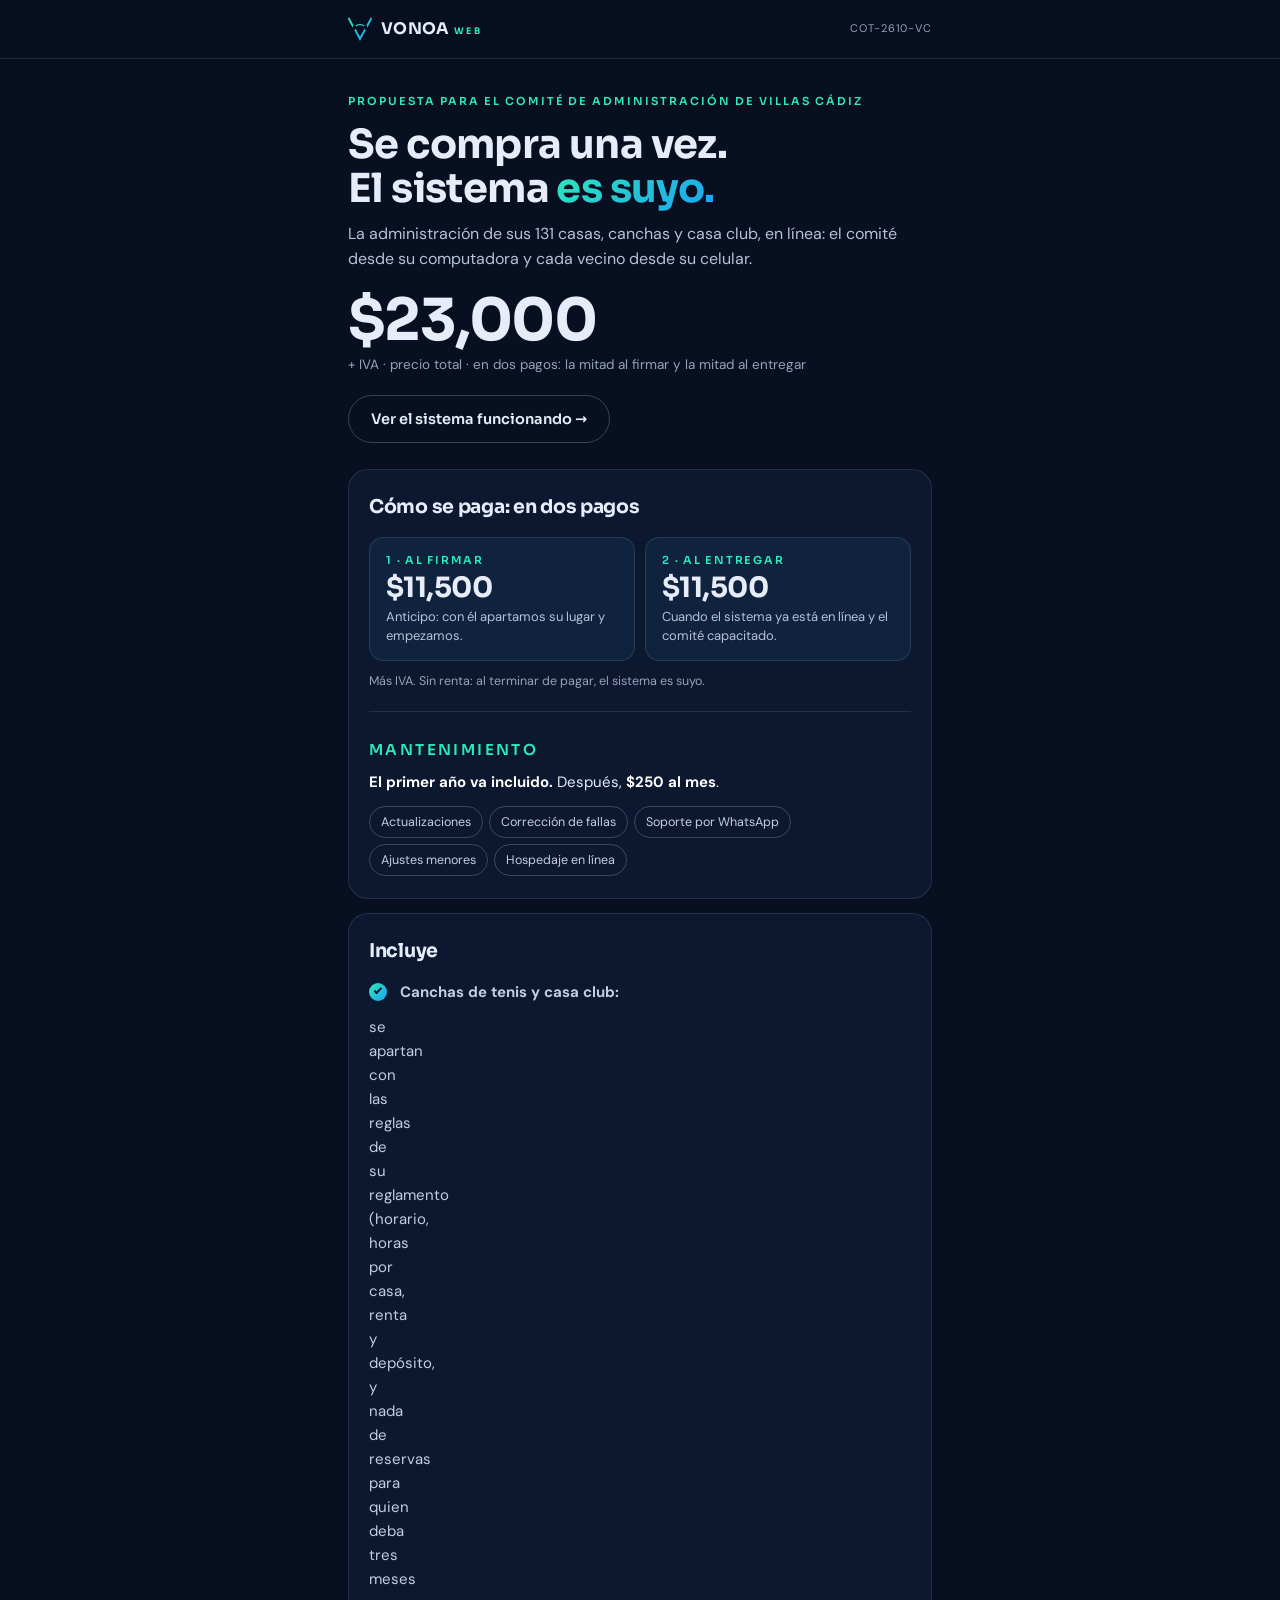
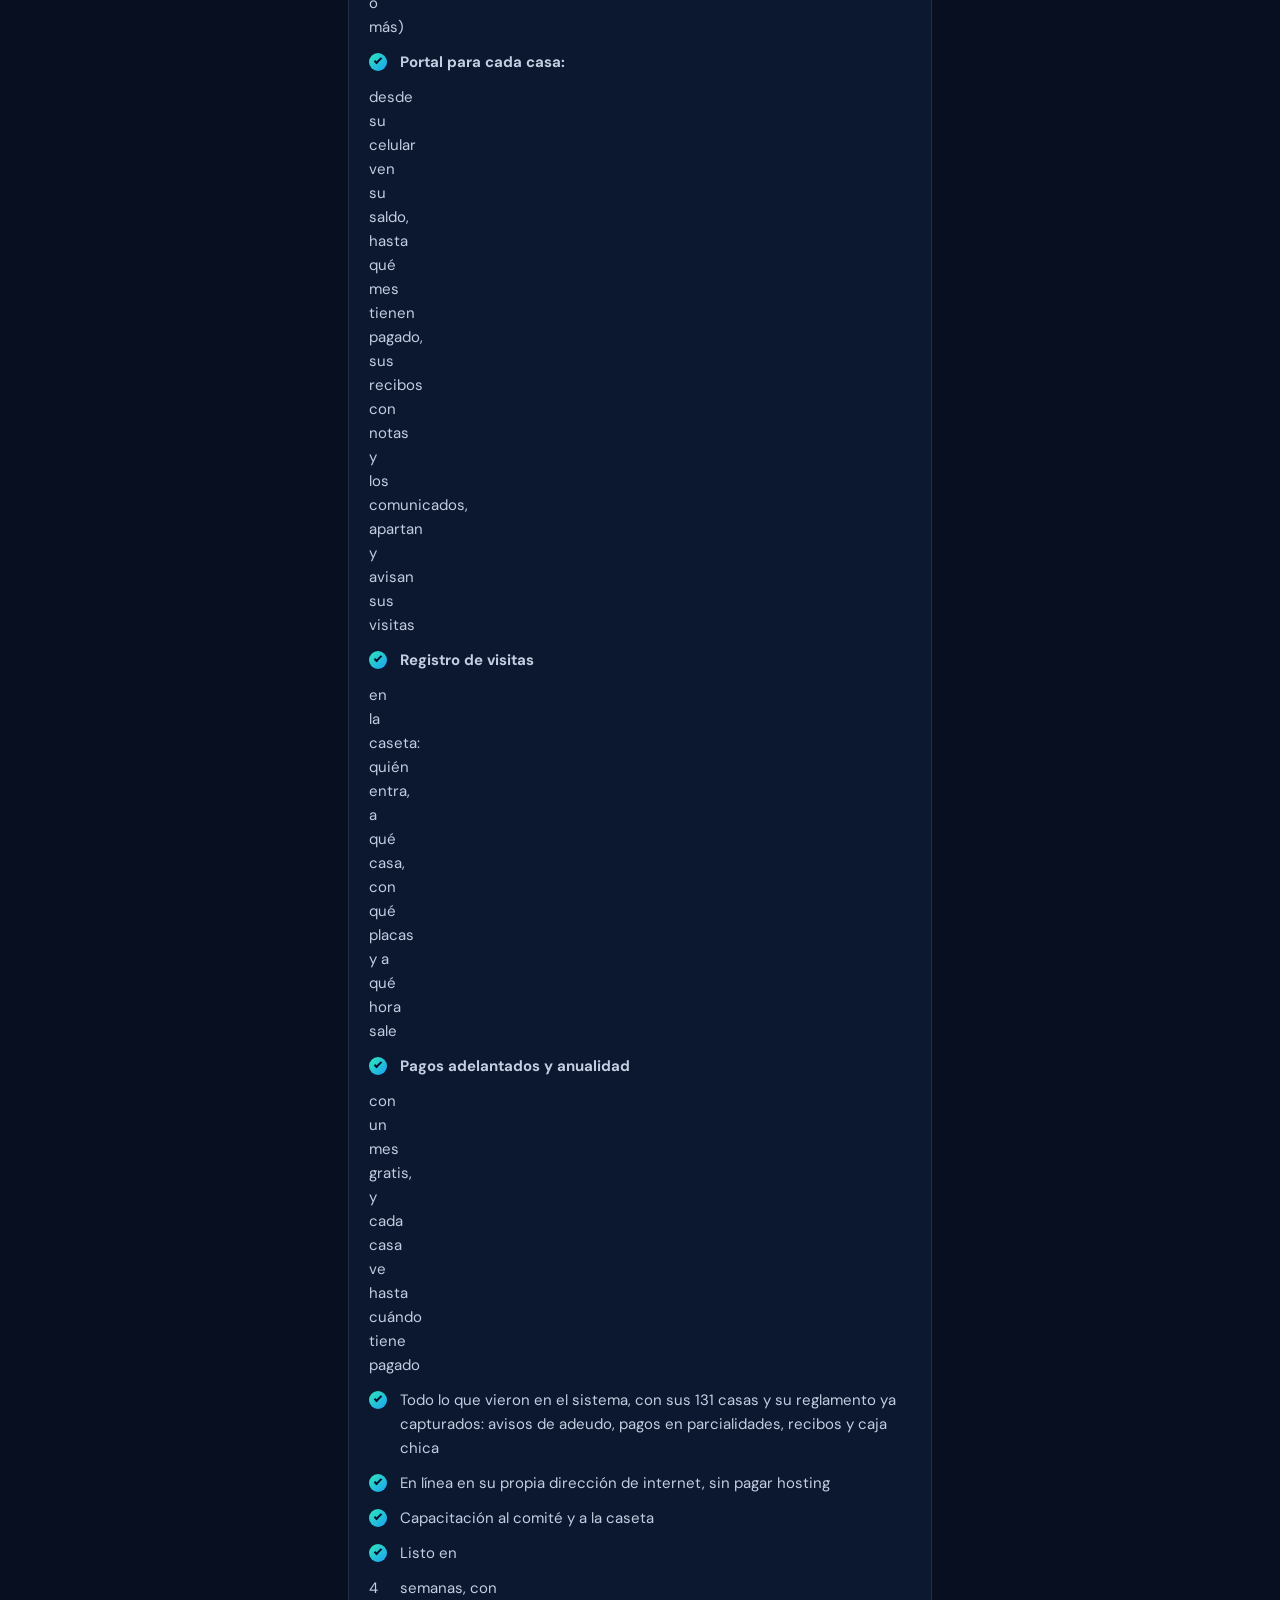
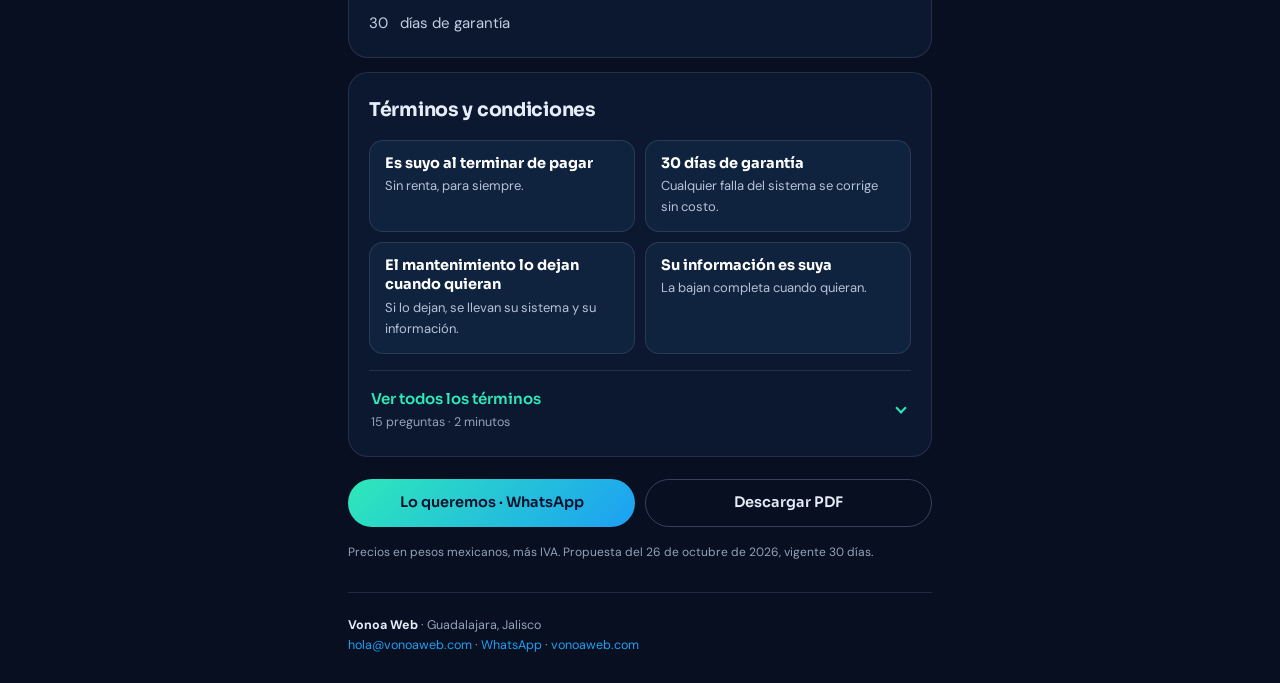
==== commit df152387: "Mantenimiento de 250 al mes Co-Authored-By: Claude Opus 5.5 <noreply@anthropic.com>" ====
--- a/cotizacion/index.html
+++ b/cotizacion/index.html
@@ -285,7 +285,7 @@
 
     <div class="bloque">
       <p class="lab">Mantenimiento</p>
-      <p id="tMant"><strong>El primer año va incluido.</strong> Después, <strong>$450 al mes</strong>.</p>
+      <p id="tMant"><strong>El primer año va incluido.</strong> Después, <strong>$250 al mes</strong>.</p>
       <ul class="chips">
         <li>Actualizaciones</li>
         <li>Corrección de fallas</li>
@@ -376,7 +376,7 @@
         <dt>¿Qué incluye el mantenimiento?</dt>
         <dd>Mantener el sistema en línea, actualizaciones, corrección de fallas, ajustes
             menores y soporte por WhatsApp de lunes a viernes, de 9 a 18 h. <span id="tMantTerm">El primer
-            año va incluido; después son $450 al mes, pagados por adelantado.</span></dd>
+            año va incluido; después son $250 al mes, pagados por adelantado.</span></dd>
 
         <dt>¿Lo podemos dejar?</dt>
         <dd>Sí, cuando quieran, avisando con 15 días. Como el sistema vive en línea, al
@@ -454,7 +454,7 @@
   fecha: '26 de octubre de 2026',
   precio: 23000,                     // pago único del sistema
   mesesMaximos: 1,                   // en dos pagos: mitad al firmar, mitad al entregar                  // se puede pagar hasta en 12 meses, sin intereses
-  mantenimientoMensual: 450,         // se cobra al terminar los meses incluidos
+  mantenimientoMensual: 250,         // se cobra al terminar los meses incluidos
   mesesMantenimientoIncluidos: 12,   // el primer año de mantenimiento va incluido
   competidorMensual: null,           // no sabemos cuánto pagan hoy: sin comparativo           // lo que pagan hoy a CondoVive (dato del cliente)
   semanasEntrega: 4,                 // la versión en línea lleva más trabajo que la local
